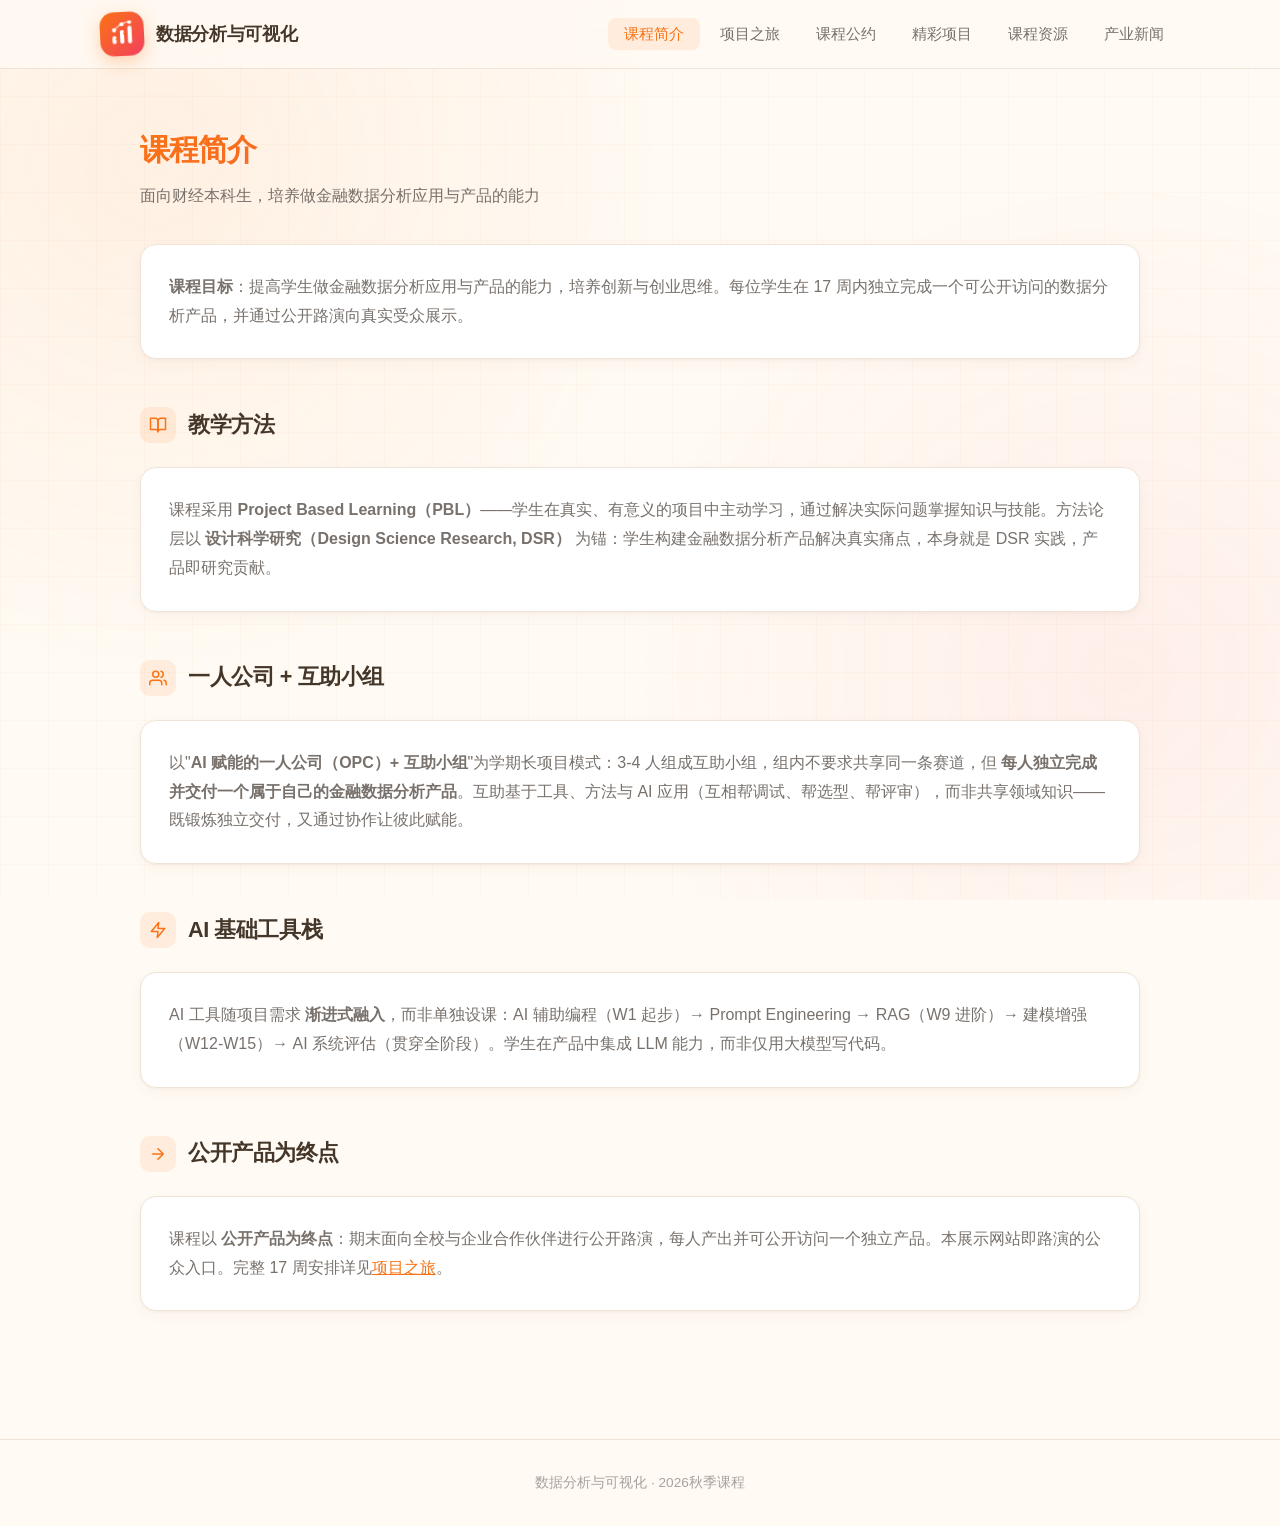
==== intro.html @ 79be20b1 "Add 产业新闻 page with news card layout and copy-paste template" ====
<!DOCTYPE html>
<html lang="zh-CN">
<head>
    <meta charset="UTF-8">
    <meta name="viewport" content="width=device-width, initial-scale=1.0">
    <title>课程简介 — 数据分析与可视化</title>
    <link rel="stylesheet" href="style.css">
</head>
<body>
    <nav>
        <div class="nav-inner">
            <a href="index.html" class="logo">
                <div class="logo-icon">
                    <svg width="26" height="26" viewBox="0 0 32 32" fill="none">
                        <rect x="4" y="18" width="5" height="10" rx="2.5" fill="white"/>
                        <rect x="13.5" y="11" width="5" height="17" rx="2.5" fill="white"/>
                        <rect x="23" y="6" width="5" height="22" rx="2.5" fill="white"/>
                        <circle cx="6.5" cy="11" r="2.6" fill="white"/>
                        <circle cx="16" cy="4" r="2.6" fill="white"/>
                        <circle cx="25.5" cy="1.5" r="2.4" fill="white"/>
                        <path d="M6.5 11 Q16 1 25.5 1.5" stroke="white" stroke-width="1.6" stroke-linecap="round" fill="none" opacity="0.7"/>
                        <circle cx="9" cy="22.5" r="1.3" fill="#f97316"/>
                        <circle cx="18.5" cy="15.5" r="1.3" fill="#f97316"/>
                    </svg>
                </div>
                <span class="logo-text">数据分析与可视化</span>
            </a>
            <ul class="nav-links">
                <li><a href="intro.html" class="active">课程简介</a></li>
                <li><a href="timeline.html">项目之旅</a></li>
                <li><a href="rules.html">课程公约</a></li>
                <li><a href="projects.html">精彩项目</a></li>
                <li><a href="resources.html">课程资源</a></li>
                <li><a href="news.html">产业新闻</a></li>
            </ul>
        </div>
    </nav>

    <main>
        <h1 class="page-title">课程简介</h1>
        <p class="page-subtitle">面向财经本科生，培养做金融数据分析应用与产品的能力</p>

        <div class="section">
            <div class="card" style="margin-bottom:20px;">
                <p><strong>课程目标</strong>：提高学生做金融数据分析应用与产品的能力，培养创新与创业思维。每位学生在 17 周内独立完成一个可公开访问的数据分析产品，并通过公开路演向真实受众展示。</p>
            </div>
        </div>

        <div class="section">
            <div class="section-header">
                <div class="section-icon">
                    <svg viewBox="0 0 24 24"><path d="M2 3h6a4 4 0 0 1 4 4v14a3 3 0 0 0-3-3H2z"/><path d="M22 3h-6a4 4 0 0 0-4 4v14a3 3 0 0 1 3-3h7z"/></svg>
                </div>
                <h2 class="section-title">教学方法</h2>
            </div>
            <div class="card">
                <p>课程采用 <strong>Project Based Learning（PBL）</strong>——学生在真实、有意义的项目中主动学习，通过解决实际问题掌握知识与技能。方法论层以 <strong>设计科学研究（Design Science Research, DSR）</strong> 为锚：学生构建金融数据分析产品解决真实痛点，本身就是 DSR 实践，产品即研究贡献。</p>
            </div>
        </div>

        <div class="section">
            <div class="section-header">
                <div class="section-icon">
                    <svg viewBox="0 0 24 24"><path d="M17 21v-2a4 4 0 0 0-4-4H5a4 4 0 0 0-4 4v2"/><circle cx="9" cy="7" r="4"/><path d="M23 21v-2a4 4 0 0 0-3-3.87"/><path d="M16 3.13a4 4 0 0 1 0 7.75"/></svg>
                </div>
                <h2 class="section-title">一人公司 + 互助小组</h2>
            </div>
            <div class="card">
                <p>以"<strong>AI 赋能的一人公司（OPC）+ 互助小组</strong>"为学期长项目模式：3-4 人组成互助小组，组内不要求共享同一条赛道，但 <strong>每人独立完成并交付一个属于自己的金融数据分析产品</strong>。互助基于工具、方法与 AI 应用（互相帮调试、帮选型、帮评审），而非共享领域知识——既锻炼独立交付，又通过协作让彼此赋能。</p>
            </div>
        </div>

        <div class="section">
            <div class="section-header">
                <div class="section-icon">
                    <svg viewBox="0 0 24 24"><path d="M13 2L3 14h9l-1 8 10-12h-9z"/></svg>
                </div>
                <h2 class="section-title">AI 基础工具栈</h2>
            </div>
            <div class="card">
                <p>AI 工具随项目需求 <strong>渐进式融入</strong>，而非单独设课：AI 辅助编程（W1 起步）→ Prompt Engineering → RAG（W9 进阶）→ 建模增强（W12-W15）→ AI 系统评估（贯穿全阶段）。学生在产品中集成 LLM 能力，而非仅用大模型写代码。</p>
            </div>
        </div>

        <div class="section">
            <div class="section-header">
                <div class="section-icon">
                    <svg viewBox="0 0 24 24"><path d="M5 12h14M12 5l7 7-7 7"/></svg>
                </div>
                <h2 class="section-title">公开产品为终点</h2>
            </div>
            <div class="card">
                <p>课程以 <strong>公开产品为终点</strong>：期末面向全校与企业合作伙伴进行公开路演，每人产出并可公开访问一个独立产品。本展示网站即路演的公众入口。完整 17 周安排详见<a href="timeline.html" style="color:var(--accent);">项目之旅</a>。</p>
            </div>
        </div>
    </main>

    <footer>
        数据分析与可视化 · 2026秋季课程
    </footer>
</body>
</html>
---- style.css ----
* { margin: 0; padding: 0; box-sizing: border-box; }

:root {
    --bg: #fffaf3;
    --bg-card: #ffffff;
    --bg-soft: #fef3e7;
    --accent: #f97316;
    --accent-light: #fb923c;
    --accent-2: #f43f5e;
    --accent-3: #f59e0b;
    --accent-soft: rgba(249, 115, 22, 0.1);
    --accent-soft-2: rgba(244, 63, 94, 0.08);
    --text: #44372a;
    --text-secondary: #78716c;
    --text-muted: #a8a29e;
    --border: #f0e4d8;
    --border-hover: #e0c9b0;
    --shadow: 0 1px 3px rgba(120, 80, 40, 0.05), 0 4px 14px rgba(120, 80, 40, 0.04);
    --shadow-hover: 0 8px 28px rgba(249, 115, 22, 0.12);
}

body {
    font-family: -apple-system, BlinkMacSystemFont, "PingFang SC", "Microsoft YaHei", sans-serif;
    background: var(--bg);
    color: var(--text);
    line-height: 1.6;
    overflow-x: hidden;
}

body::before {
    content: '';
    position: fixed;
    top: 0; left: 0; right: 0; bottom: 0;
    background:
        radial-gradient(circle at 12% 18%, rgba(249, 115, 22, 0.07) 0%, transparent 38%),
        radial-gradient(circle at 88% 75%, rgba(244, 63, 94, 0.06) 0%, transparent 38%);
    pointer-events: none;
    z-index: 0;
}

body::after {
    content: '';
    position: fixed;
    top: 0; left: 0; right: 0; bottom: 0;
    background:
        linear-gradient(rgba(249, 115, 22, 0.03) 1px, transparent 1px),
        linear-gradient(90deg, rgba(249, 115, 22, 0.03) 1px, transparent 1px);
    background-size: 48px 48px;
    pointer-events: none;
    z-index: 0;
}

nav {
    position: sticky;
    top: 0;
    z-index: 100;
    background: rgba(255, 250, 243, 0.85);
    backdrop-filter: blur(20px);
    -webkit-backdrop-filter: blur(20px);
    border-bottom: 1px solid var(--border);
    padding: 0 40px;
}

.nav-inner {
    max-width: 1080px;
    margin: 0 auto;
    display: flex;
    align-items: center;
    justify-content: space-between;
    height: 68px;
}

.logo {
    display: flex;
    align-items: center;
    gap: 12px;
    text-decoration: none;
    color: var(--text);
    flex-shrink: 0;
}

.logo-icon {
    width: 44px;
    height: 44px;
    background: linear-gradient(135deg, #f97316 0%, #f43f5e 100%);
    border-radius: 14px;
    display: flex;
    align-items: center;
    justify-content: center;
    box-shadow: 0 6px 18px rgba(249, 115, 22, 0.3);
    transform: rotate(-3deg);
    transition: transform 0.3s;
}

.logo:hover .logo-icon {
    transform: rotate(3deg) scale(1.05);
}

.logo-text {
    font-size: 1.1em;
    font-weight: 700;
    letter-spacing: -0.02em;
}

.nav-links {
    display: flex;
    gap: 4px;
    list-style: none;
}

.nav-links a {
    color: var(--text-secondary);
    text-decoration: none;
    font-size: 0.92em;
    font-weight: 500;
    padding: 8px 16px;
    border-radius: 8px;
    transition: all 0.2s;
}

.nav-links a:hover, .nav-links a.active {
    color: var(--accent);
    background: var(--accent-soft);
}

main {
    position: relative;
    z-index: 1;
    max-width: 1080px;
    margin: 0 auto;
    padding: 56px 40px 80px;
}

.page-title {
    font-size: 1.9em;
    font-weight: 800;
    letter-spacing: -0.03em;
    margin-bottom: 8px;
    background: linear-gradient(135deg, #f97316 0%, #f43f5e 100%);
    -webkit-background-clip: text;
    -webkit-text-fill-color: transparent;
    background-clip: text;
}

.page-subtitle {
    color: var(--text-secondary);
    margin-bottom: 36px;
    font-size: 1.02em;
}

.section {
    margin-bottom: 48px;
}

.section-header {
    display: flex;
    align-items: center;
    gap: 12px;
    margin-bottom: 24px;
}

.section-icon {
    width: 36px; height: 36px;
    background: var(--accent-soft);
    border-radius: 10px;
    display: flex;
    align-items: center;
    justify-content: center;
    flex-shrink: 0;
}

.section-icon svg {
    width: 18px; height: 18px;
    stroke: var(--accent);
    fill: none;
    stroke-width: 2;
    stroke-linecap: round;
    stroke-linejoin: round;
}

.section-title {
    font-size: 1.35em;
    font-weight: 700;
    letter-spacing: -0.02em;
    color: var(--text);
}

.card {
    background: var(--bg-card);
    border: 1px solid var(--border);
    border-radius: 16px;
    padding: 28px;
    box-shadow: var(--shadow);
    transition: all 0.25s;
}

.card:hover {
    border-color: var(--border-hover);
    box-shadow: var(--shadow-hover);
}

.card p {
    color: var(--text-secondary);
    line-height: 1.8;
}

/* Coming soon */
.coming-soon {
    text-align: center;
    padding: 72px 20px;
    background: var(--bg-card);
    border: 1.5px dashed var(--border-hover);
    border-radius: 18px;
    color: var(--text-muted);
}

.coming-soon-icon {
    width: 64px; height: 64px;
    margin: 0 auto 20px;
    background: linear-gradient(135deg, var(--accent-soft), var(--accent-soft-2));
    border-radius: 18px;
    display: flex;
    align-items: center;
    justify-content: center;
    animation: bob 3s ease-in-out infinite;
}

@keyframes bob {
    0%, 100% { transform: translateY(0); }
    50% { transform: translateY(-6px); }
}

.coming-soon-icon svg {
    width: 30px; height: 30px;
    stroke: var(--accent);
    fill: none;
    stroke-width: 2;
    stroke-linecap: round;
    stroke-linejoin: round;
}

.coming-soon-title {
    font-size: 1.15em;
    font-weight: 600;
    color: var(--text-secondary);
    margin-bottom: 6px;
}

.coming-soon-desc {
    font-size: 0.92em;
    color: var(--text-muted);
}

/* Resources */
.resources {
    display: grid;
    grid-template-columns: repeat(auto-fit, minmax(300px, 1fr));
    gap: 16px;
}

.resource-card {
    background: var(--bg-card);
    border: 1px solid var(--border);
    border-radius: 16px;
    padding: 28px;
    box-shadow: var(--shadow);
    transition: all 0.25s;
}

.resource-card:hover {
    border-color: var(--border-hover);
    transform: translateY(-3px);
    box-shadow: var(--shadow-hover);
}

.resource-icon {
    width: 48px; height: 48px;
    background: linear-gradient(135deg, var(--accent-soft), var(--accent-soft-2));
    border-radius: 14px;
    display: flex;
    align-items: center;
    justify-content: center;
    margin-bottom: 18px;
}

.resource-icon svg {
    width: 24px; height: 24px;
    stroke: var(--accent);
    fill: none;
    stroke-width: 2;
    stroke-linecap: round;
    stroke-linejoin: round;
}

.resource-title {
    font-weight: 700;
    margin-bottom: 8px;
    font-size: 1.05em;
    color: var(--text);
}

.resource-desc {
    color: var(--text-secondary);
    font-size: 0.92em;
    line-height: 1.6;
}

/* Rules */
.rules-card {
    background: var(--bg-card);
    border: 1px solid var(--border);
    border-radius: 16px;
    padding: 28px;
    box-shadow: var(--shadow);
}

.rule-item {
    display: flex;
    gap: 14px;
    padding: 16px 0;
    border-bottom: 1px solid var(--border);
}

.rule-item:last-child {
    border-bottom: none;
    padding-bottom: 0;
}

.rule-item:first-child {
    padding-top: 0;
}

.rule-num {
    width: 32px; height: 32px;
    background: linear-gradient(135deg, var(--accent), var(--accent-2));
    border-radius: 10px;
    display: flex;
    align-items: center;
    justify-content: center;
    font-size: 0.85em;
    font-weight: 700;
    color: white;
    flex-shrink: 0;
}

.rule-content strong {
    display: block;
    margin-bottom: 2px;
    color: var(--text);
}

.rule-content span {
    color: var(--text-secondary);
    font-size: 0.92em;
}

footer {
    position: relative;
    z-index: 1;
    text-align: center;
    padding: 32px 40px;
    border-top: 1px solid var(--border);
    color: var(--text-muted);
    font-size: 0.85em;
}

/* Home hero + nav cards */
.hero {
    text-align: center;
    margin-bottom: 64px;
    padding: 48px 0 32px;
}

.hero h1 {
    font-size: 2.8em;
    font-weight: 800;
    letter-spacing: -0.03em;
    margin-bottom: 16px;
    background: linear-gradient(135deg, #f97316 0%, #f43f5e 100%);
    -webkit-background-clip: text;
    -webkit-text-fill-color: transparent;
    background-clip: text;
}

.hero p {
    color: var(--text-secondary);
    font-size: 1.15em;
    max-width: 560px;
    margin: 0 auto;
}

.nav-cards {
    display: grid;
    grid-template-columns: repeat(auto-fit, minmax(240px, 1fr));
    gap: 20px;
}

.nav-card {
    display: block;
    text-decoration: none;
    color: inherit;
    background: var(--bg-card);
    border: 1px solid var(--border);
    border-radius: 18px;
    padding: 32px 28px;
    box-shadow: var(--shadow);
    transition: all 0.25s;
    position: relative;
    overflow: hidden;
}

.nav-card::before {
    content: '';
    position: absolute;
    top: 0; left: 0; right: 0;
    height: 4px;
    background: linear-gradient(90deg, var(--accent), var(--accent-2));
    transform: scaleX(0);
    transform-origin: left;
    transition: transform 0.3s;
}

.nav-card:hover {
    border-color: var(--border-hover);
    transform: translateY(-4px);
    box-shadow: var(--shadow-hover);
}

.nav-card:hover::before {
    transform: scaleX(1);
}

.nav-card-icon {
    width: 52px; height: 52px;
    background: linear-gradient(135deg, var(--accent-soft), var(--accent-soft-2));
    border-radius: 14px;
    display: flex;
    align-items: center;
    justify-content: center;
    margin-bottom: 20px;
}

.nav-card-icon svg {
    width: 26px; height: 26px;
    stroke: var(--accent);
    fill: none;
    stroke-width: 2;
    stroke-linecap: round;
    stroke-linejoin: round;
}

.nav-card-title {
    font-size: 1.15em;
    font-weight: 700;
    margin-bottom: 6px;
    color: var(--text);
}

.nav-card-desc {
    color: var(--text-secondary);
    font-size: 0.9em;
}

/* Facts bar (home) */
.facts {
    display: flex;
    flex-wrap: wrap;
    justify-content: center;
    gap: 10px;
    margin-top: 28px;
}
.fact {
    display: inline-flex;
    align-items: center;
    gap: 6px;
    background: var(--bg-card);
    border: 1px solid var(--border);
    color: var(--text-secondary);
    padding: 6px 14px;
    border-radius: 20px;
    font-size: 0.82em;
    font-weight: 500;
}
.fact::before {
    content: '';
    width: 6px; height: 6px;
    border-radius: 50%;
    background: var(--accent);
}

/* Note banner (公约 co-built) */
.note-banner {
    background: var(--accent-soft);
    border: 1px solid var(--border);
    border-radius: 12px;
    padding: 14px 20px;
    margin-bottom: 24px;
    color: var(--text-secondary);
    font-size: 0.9em;
    display: flex;
    align-items: center;
    gap: 10px;
}
.note-banner svg {
    width: 18px; height: 18px;
    stroke: var(--accent);
    fill: none;
    stroke-width: 2;
    flex-shrink: 0;
}

/* Timeline */
.timeline {
    position: relative;
}
.phase {
    position: relative;
    padding-left: 44px;
    margin-bottom: 24px;
}
.phase::before {
    content: '';
    position: absolute;
    left: 15px;
    top: 28px;
    bottom: -24px;
    width: 2px;
    background: var(--border);
}
.phase:last-child { margin-bottom: 0; }
.phase:last-child::before { display: none; }
.phase-dot {
    position: absolute;
    left: 0;
    top: 0;
    width: 32px;
    height: 32px;
    border-radius: 50%;
    background: linear-gradient(135deg, var(--accent), var(--accent-2));
    box-shadow: 0 0 0 5px var(--bg), 0 4px 12px rgba(249, 115, 22, 0.3);
    display: flex;
    align-items: center;
    justify-content: center;
    color: white;
    font-size: 0.72em;
    font-weight: 700;
    z-index: 1;
}
.phase-card {
    background: var(--bg-card);
    border: 1px solid var(--border);
    border-radius: 16px;
    padding: 24px 26px;
    box-shadow: var(--shadow);
    transition: all 0.25s;
}
.phase-card:hover {
    border-color: var(--border-hover);
    box-shadow: var(--shadow-hover);
}
.phase-head {
    display: flex;
    align-items: baseline;
    gap: 12px;
    flex-wrap: wrap;
    margin-bottom: 6px;
}
.phase-name {
    font-size: 1.2em;
    font-weight: 700;
    color: var(--text);
}
.phase-weeks {
    font-size: 0.78em;
    font-weight: 600;
    color: var(--accent);
    background: var(--accent-soft);
    padding: 3px 12px;
    border-radius: 20px;
}
.phase-challenge {
    color: var(--text-secondary);
    font-size: 0.9em;
    margin-bottom: 16px;
    font-style: italic;
}
.milestone-list {
    list-style: none;
    display: flex;
    flex-direction: column;
    gap: 10px;
}
.milestone {
    display: flex;
    align-items: flex-start;
    gap: 10px;
    font-size: 0.9em;
    color: var(--text-secondary);
    line-height: 1.5;
}
.milestone::before {
    content: '';
    width: 7px; height: 7px;
    margin-top: 7px;
    border-radius: 2px;
    background: var(--accent-light);
    flex-shrink: 0;
    transform: rotate(45deg);
}
.milestone b {
    color: var(--text);
    font-weight: 600;
}

/* Badges */
.badge {
    padding: 4px 12px;
    border-radius: 20px;
    font-size: 0.76em;
    font-weight: 600;
    white-space: nowrap;
    flex-shrink: 0;
}
.badge-progress { background: #fef3c7; color: #92400e; }
.badge-live { background: #d1fae5; color: #065f46; }
.badge-demo { background: var(--accent-soft); color: var(--accent); }

/* Demo banner (projects) */
.demo-banner {
    background: linear-gradient(135deg, var(--accent-soft), var(--accent-soft-2));
    border: 1px solid var(--border);
    border-radius: 16px;
    padding: 28px;
    margin-bottom: 32px;
    display: flex;
    gap: 20px;
    align-items: center;
}
.demo-banner-icon {
    width: 52px; height: 52px;
    background: linear-gradient(135deg, var(--accent), var(--accent-2));
    border-radius: 14px;
    display: flex;
    align-items: center;
    justify-content: center;
    flex-shrink: 0;
}
.demo-banner-icon svg {
    width: 26px; height: 26px;
    stroke: white;
    fill: none;
    stroke-width: 2;
    stroke-linecap: round;
    stroke-linejoin: round;
}
.demo-banner h3 {
    font-size: 1.1em;
    margin-bottom: 4px;
    color: var(--text);
}
.demo-banner p {
    color: var(--text-secondary);
    font-size: 0.9em;
}

/* Project cards */
.project-card {
    background: var(--bg-card);
    border: 1px solid var(--border);
    border-radius: 16px;
    padding: 24px;
    margin-bottom: 16px;
    box-shadow: var(--shadow);
    transition: all 0.25s;
}
.project-card:hover {
    border-color: var(--border-hover);
    box-shadow: var(--shadow-hover);
}
.project-card-head {
    display: flex;
    justify-content: space-between;
    align-items: flex-start;
    gap: 16px;
    margin-bottom: 8px;
}
.project-card-title {
    font-size: 1.1em;
    font-weight: 700;
    color: var(--text);
}
.project-card-author {
    color: var(--text-muted);
    font-size: 0.88em;
    margin-bottom: 12px;
}
.project-card-desc {
    color: var(--text-secondary);
    font-size: 0.92em;
    margin-bottom: 14px;
    line-height: 1.7;
}
.project-tags {
    display: flex;
    flex-wrap: wrap;
    gap: 8px;
    margin-bottom: 16px;
}
.tag {
    font-size: 0.76em;
    font-weight: 600;
    padding: 4px 10px;
    border-radius: 8px;
    background: var(--accent-soft);
    color: var(--accent);
}
.tag-ai {
    background: rgba(244, 63, 94, 0.1);
    color: var(--accent-2);
}
.project-links {
    display: flex;
    gap: 10px;
    flex-wrap: wrap;
}
.project-links a {
    color: var(--accent);
    text-decoration: none;
    font-size: 0.86em;
    font-weight: 500;
    padding: 6px 14px;
    border: 1px solid var(--border);
    border-radius: 8px;
    transition: all 0.2s;
}
.project-links a:hover {
    background: var(--accent-soft);
    border-color: var(--accent-light);
}
.example-flag {
    display: inline-block;
    font-size: 0.7em;
    font-weight: 600;
    color: var(--text-muted);
    background: var(--bg-soft);
    padding: 2px 8px;
    border-radius: 6px;
    margin-left: 8px;
    vertical-align: middle;
}

/* News */
.news-list {
    display: flex;
    flex-direction: column;
    gap: 16px;
}
.news-card {
    background: var(--bg-card);
    border: 1px solid var(--border);
    border-radius: 16px;
    padding: 24px;
    box-shadow: var(--shadow);
    transition: all 0.25s;
}
.news-card:hover {
    border-color: var(--border-hover);
    box-shadow: var(--shadow-hover);
}
.news-meta {
    display: flex;
    align-items: center;
    gap: 12px;
    margin-bottom: 10px;
    flex-wrap: wrap;
}
.news-date {
    font-size: 0.78em;
    font-weight: 600;
    color: var(--accent);
    background: var(--accent-soft);
    padding: 3px 10px;
    border-radius: 20px;
}
.news-source {
    font-size: 0.8em;
    color: var(--text-muted);
}
.news-title {
    font-size: 1.08em;
    font-weight: 700;
    color: var(--text);
    margin-bottom: 8px;
    line-height: 1.4;
}
.news-summary {
    color: var(--text-secondary);
    font-size: 0.92em;
    line-height: 1.7;
    margin-bottom: 14px;
}
.news-link {
    color: var(--accent);
    text-decoration: none;
    font-size: 0.86em;
    font-weight: 500;
}
.news-link:hover { text-decoration: underline; }

@media (max-width: 768px) {
    nav { padding: 0 12px; }
    main { padding: 40px 20px 60px; }
    .page-title { font-size: 1.5em; }
    .nav-links { gap: 0; }
    .nav-links a { padding: 8px 6px; font-size: 0.74em; }
    .logo-text { font-size: 0.92em; }
    .hero h1 { font-size: 2em; }
    .demo-banner { flex-direction: column; text-align: center; }
}
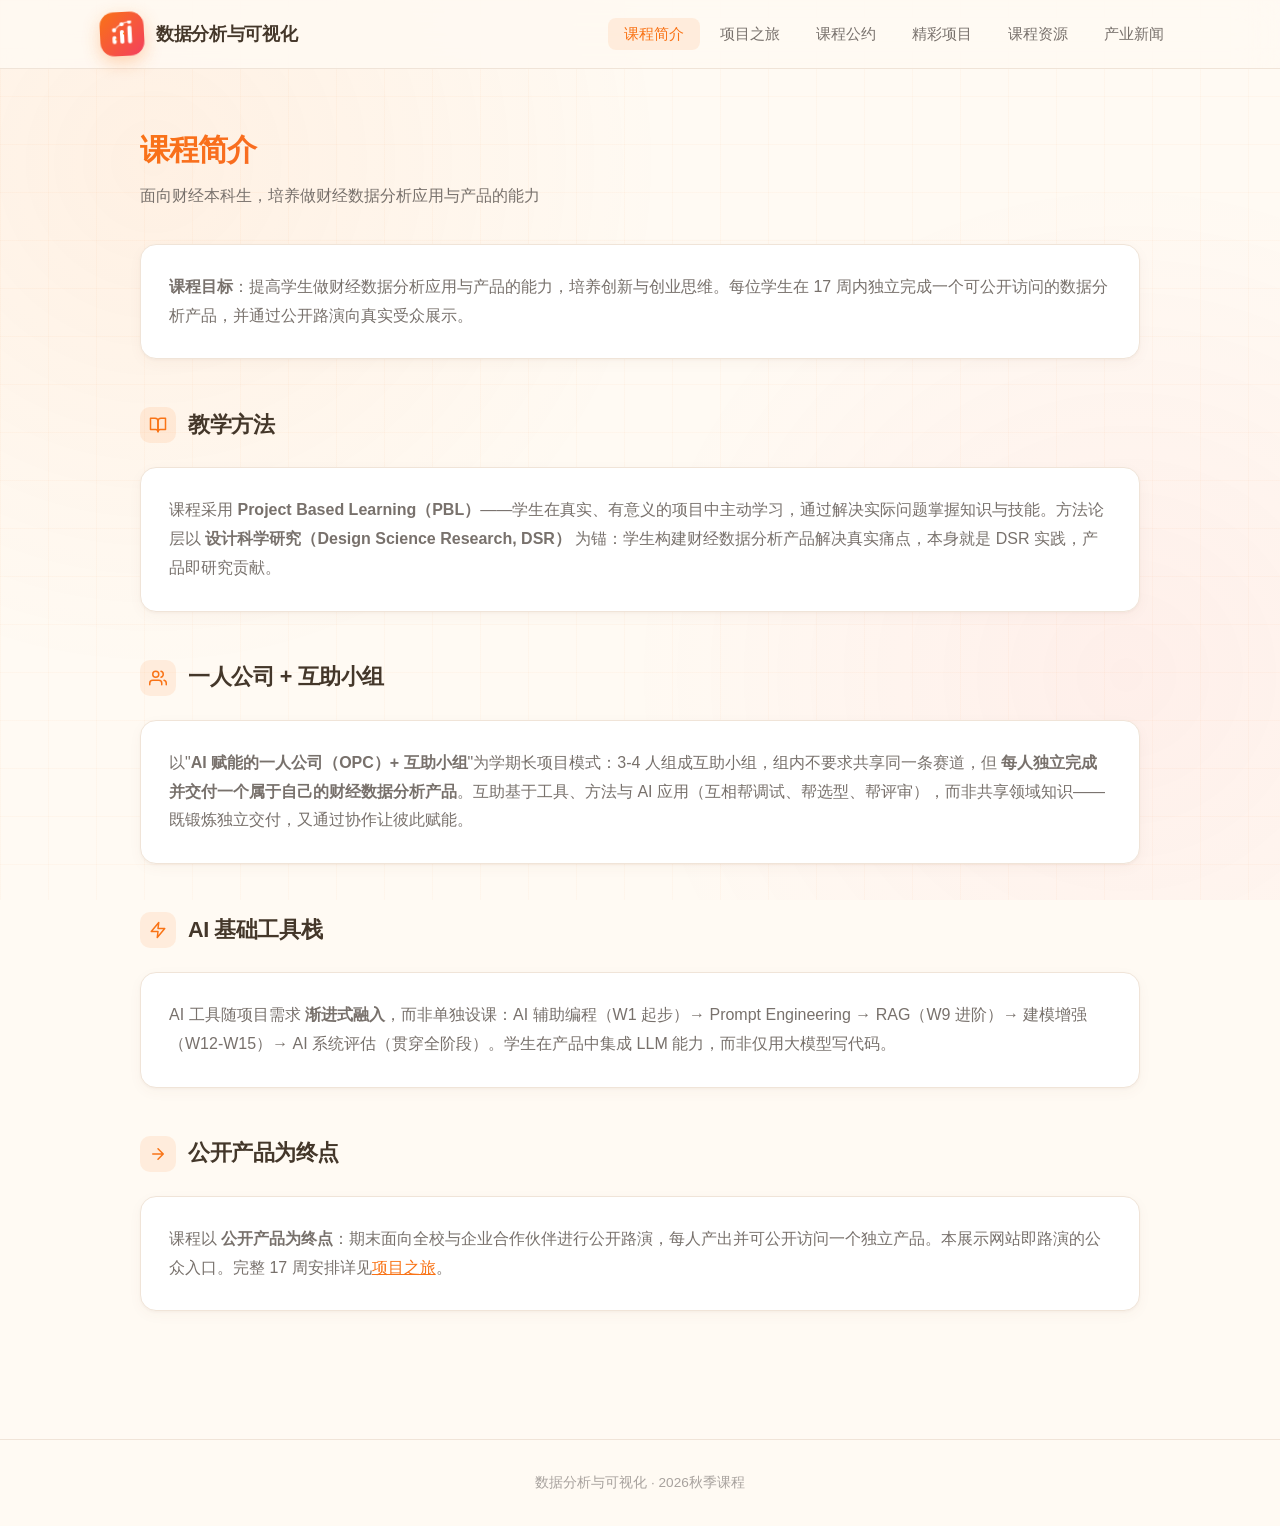
==== commit b106b214: "Replace 金融 with 财经 across course docs to broaden scope" ====
--- a/intro.html
+++ b/intro.html
@@ -38,11 +38,11 @@
 
     <main>
         <h1 class="page-title">课程简介</h1>
-        <p class="page-subtitle">面向财经本科生，培养做金融数据分析应用与产品的能力</p>
+        <p class="page-subtitle">面向财经本科生，培养做财经数据分析应用与产品的能力</p>
 
         <div class="section">
             <div class="card" style="margin-bottom:20px;">
-                <p><strong>课程目标</strong>：提高学生做金融数据分析应用与产品的能力，培养创新与创业思维。每位学生在 17 周内独立完成一个可公开访问的数据分析产品，并通过公开路演向真实受众展示。</p>
+                <p><strong>课程目标</strong>：提高学生做财经数据分析应用与产品的能力，培养创新与创业思维。每位学生在 17 周内独立完成一个可公开访问的数据分析产品，并通过公开路演向真实受众展示。</p>
             </div>
         </div>
 
@@ -54,7 +54,7 @@
                 <h2 class="section-title">教学方法</h2>
             </div>
             <div class="card">
-                <p>课程采用 <strong>Project Based Learning（PBL）</strong>——学生在真实、有意义的项目中主动学习，通过解决实际问题掌握知识与技能。方法论层以 <strong>设计科学研究（Design Science Research, DSR）</strong> 为锚：学生构建金融数据分析产品解决真实痛点，本身就是 DSR 实践，产品即研究贡献。</p>
+                <p>课程采用 <strong>Project Based Learning（PBL）</strong>——学生在真实、有意义的项目中主动学习，通过解决实际问题掌握知识与技能。方法论层以 <strong>设计科学研究（Design Science Research, DSR）</strong> 为锚：学生构建财经数据分析产品解决真实痛点，本身就是 DSR 实践，产品即研究贡献。</p>
             </div>
         </div>
 
@@ -66,7 +66,7 @@
                 <h2 class="section-title">一人公司 + 互助小组</h2>
             </div>
             <div class="card">
-                <p>以"<strong>AI 赋能的一人公司（OPC）+ 互助小组</strong>"为学期长项目模式：3-4 人组成互助小组，组内不要求共享同一条赛道，但 <strong>每人独立完成并交付一个属于自己的金融数据分析产品</strong>。互助基于工具、方法与 AI 应用（互相帮调试、帮选型、帮评审），而非共享领域知识——既锻炼独立交付，又通过协作让彼此赋能。</p>
+                <p>以"<strong>AI 赋能的一人公司（OPC）+ 互助小组</strong>"为学期长项目模式：3-4 人组成互助小组，组内不要求共享同一条赛道，但 <strong>每人独立完成并交付一个属于自己的财经数据分析产品</strong>。互助基于工具、方法与 AI 应用（互相帮调试、帮选型、帮评审），而非共享领域知识——既锻炼独立交付，又通过协作让彼此赋能。</p>
             </div>
         </div>
 
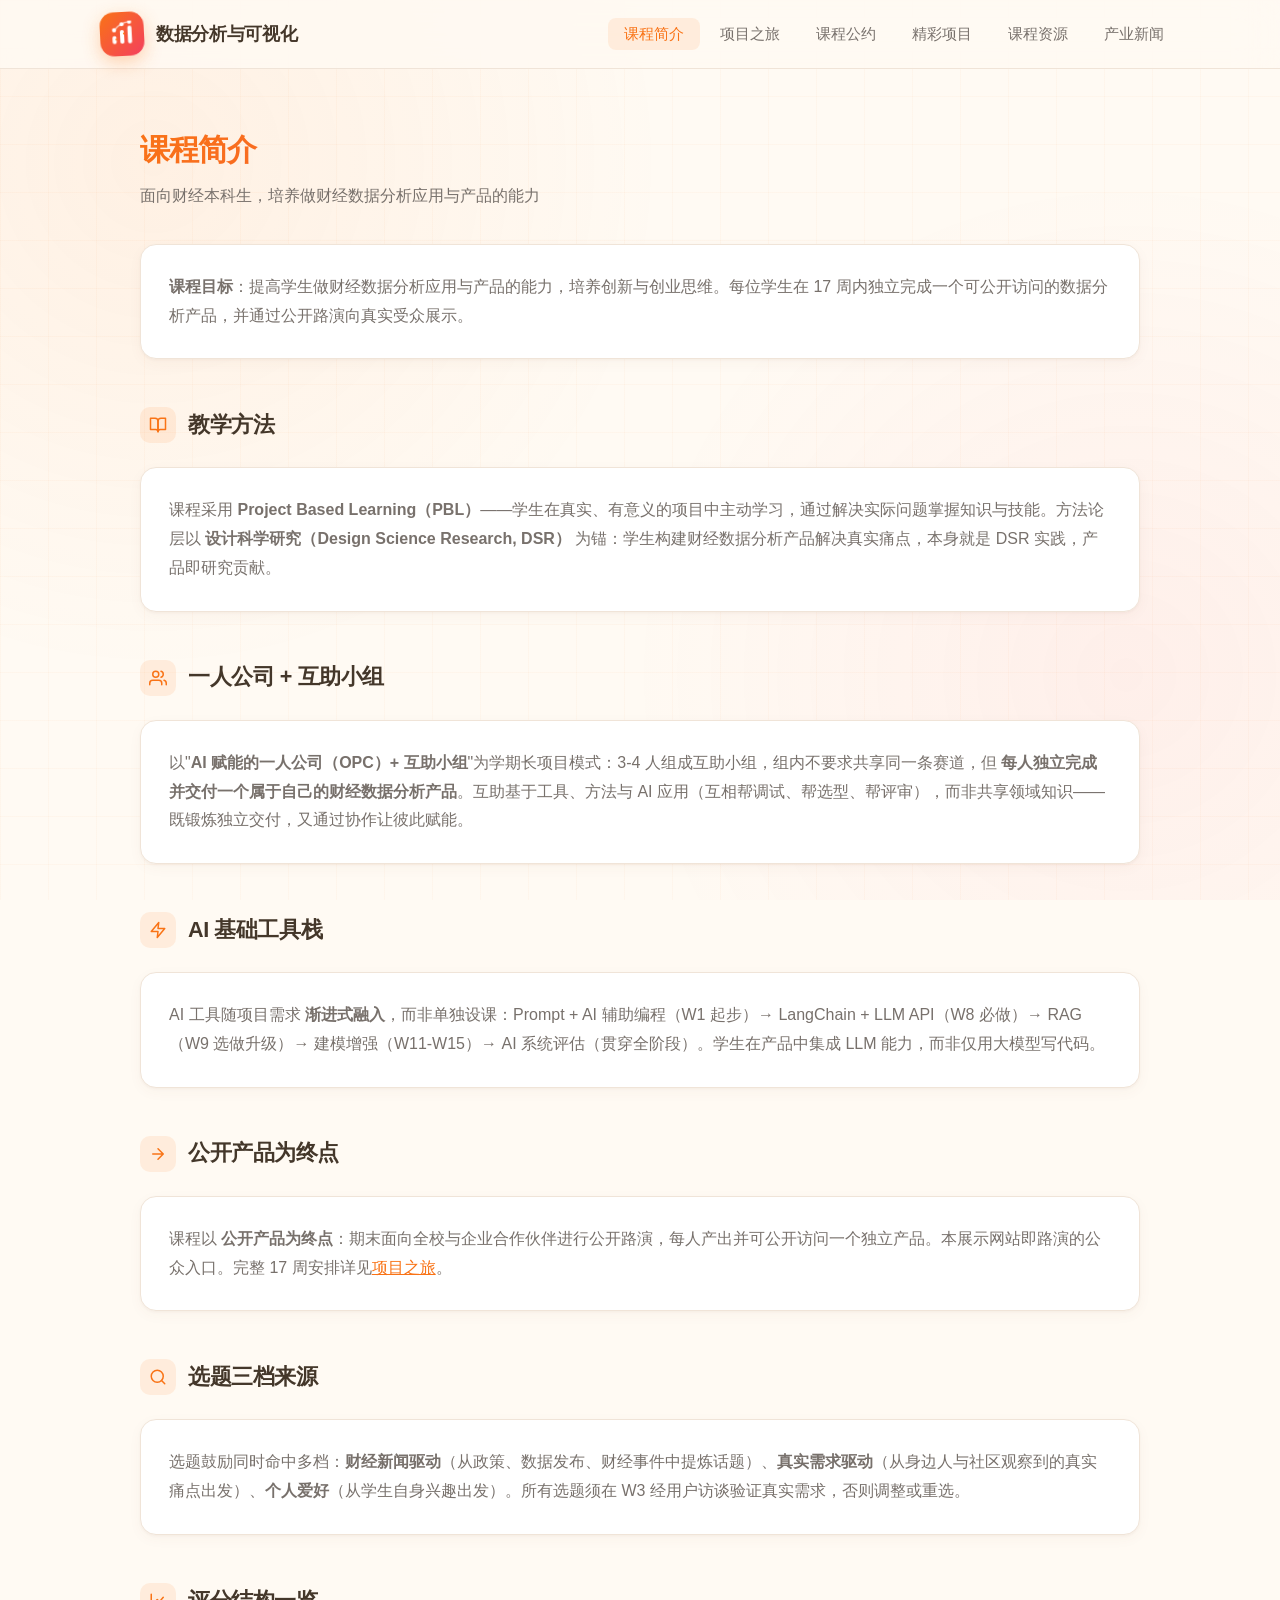
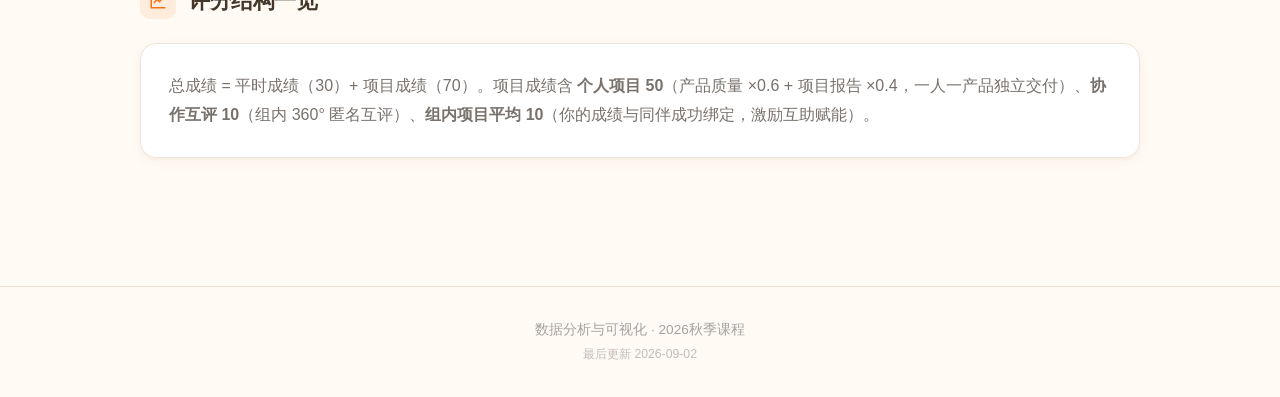
==== commit 7b65316a: "Align site with 2026-fall teaching plan; add roadshow/news/meta/nav polish - timeline: fix W1-W14 to" ====
--- a/intro.html
+++ b/intro.html
@@ -4,6 +4,12 @@
     <meta charset="UTF-8">
     <meta name="viewport" content="width=device-width, initial-scale=1.0">
     <title>课程简介 — 数据分析与可视化</title>
+    <meta name="description" content="财经本科生 17 周独立交付一款数据分析产品的 PBL 课程展示——公开路演入口与学生作品集。">
+    <meta property="og:title" content="数据分析与可视化 · 2026秋季">
+    <meta property="og:description" content="财经本科生 17 周独立交付一款数据分析产品的 PBL 课程展示——公开路演入口与学生作品集。">
+    <meta property="og:type" content="website">
+    <meta property="og:url" content="https://haichaozheng.github.io/data-analysis-showcase/">
+    <link rel="icon" type="image/svg+xml" href="favicon.svg">
     <link rel="stylesheet" href="style.css">
 </head>
 <body>
@@ -25,6 +31,10 @@
                 </div>
                 <span class="logo-text">数据分析与可视化</span>
             </a>
+            <input type="checkbox" id="nav-toggle" class="nav-toggle">
+            <label for="nav-toggle" class="nav-toggle-label" aria-label="菜单">
+                <span></span><span></span><span></span>
+            </label>
             <ul class="nav-links">
                 <li><a href="intro.html" class="active">课程简介</a></li>
                 <li><a href="timeline.html">项目之旅</a></li>
@@ -78,7 +88,7 @@
                 <h2 class="section-title">AI 基础工具栈</h2>
             </div>
             <div class="card">
-                <p>AI 工具随项目需求 <strong>渐进式融入</strong>，而非单独设课：AI 辅助编程（W1 起步）→ Prompt Engineering → RAG（W9 进阶）→ 建模增强（W12-W15）→ AI 系统评估（贯穿全阶段）。学生在产品中集成 LLM 能力，而非仅用大模型写代码。</p>
+                <p>AI 工具随项目需求 <strong>渐进式融入</strong>，而非单独设课：Prompt + AI 辅助编程（W1 起步）→ LangChain + LLM API（W8 必做）→ RAG（W9 选做升级）→ 建模增强（W11-W15）→ AI 系统评估（贯穿全阶段）。学生在产品中集成 LLM 能力，而非仅用大模型写代码。</p>
             </div>
         </div>
 
@@ -93,10 +103,35 @@
                 <p>课程以 <strong>公开产品为终点</strong>：期末面向全校与企业合作伙伴进行公开路演，每人产出并可公开访问一个独立产品。本展示网站即路演的公众入口。完整 17 周安排详见<a href="timeline.html" style="color:var(--accent);">项目之旅</a>。</p>
             </div>
         </div>
+
+        <div class="section">
+            <div class="section-header">
+                <div class="section-icon">
+                    <svg viewBox="0 0 24 24"><circle cx="11" cy="11" r="8"/><path d="m21 21-4.3-4.3"/></svg>
+                </div>
+                <h2 class="section-title">选题三档来源</h2>
+            </div>
+            <div class="card">
+                <p>选题鼓励同时命中多档：<strong>财经新闻驱动</strong>（从政策、数据发布、财经事件中提炼话题）、<strong>真实需求驱动</strong>（从身边人与社区观察到的真实痛点出发）、<strong>个人爱好</strong>（从学生自身兴趣出发）。所有选题须在 W3 经用户访谈验证真实需求，否则调整或重选。</p>
+            </div>
+        </div>
+
+        <div class="section">
+            <div class="section-header">
+                <div class="section-icon">
+                    <svg viewBox="0 0 24 24"><path d="M3 3v18h18"/><path d="M7 14l4-4 3 3 5-6"/></svg>
+                </div>
+                <h2 class="section-title">评分结构一览</h2>
+            </div>
+            <div class="card">
+                <p>总成绩 = 平时成绩（30）+ 项目成绩（70）。项目成绩含 <strong>个人项目 50</strong>（产品质量 ×0.6 + 项目报告 ×0.4，一人一产品独立交付）、<strong>协作互评 10</strong>（组内 360° 匿名互评）、<strong>组内项目平均 10</strong>（你的成绩与同伴成功绑定，激励互助赋能）。</p>
+            </div>
+        </div>
     </main>
 
     <footer>
         数据分析与可视化 · 2026秋季课程
+        <span style="display:block;margin-top:4px;font-size:0.9em;opacity:0.7;">最后更新 2026-09-02</span>
     </footer>
 </body>
 </html>
--- a/style.css
+++ b/style.css
@@ -807,13 +807,47 @@
 }
 .news-link:hover { text-decoration: underline; }
 
+/* Mobile nav toggle (pure CSS hamburger) */
+.nav-toggle { display: none; }
+.nav-toggle-label {
+    display: none;
+    flex-direction: column;
+    justify-content: center;
+    gap: 5px;
+    cursor: pointer;
+    padding: 10px 8px;
+    flex-shrink: 0;
+}
+.nav-toggle-label span {
+    display: block;
+    width: 22px;
+    height: 2px;
+    background: var(--text);
+    border-radius: 2px;
+    transition: transform 0.3s, opacity 0.2s;
+}
+
 @media (max-width: 768px) {
     nav { padding: 0 12px; }
     main { padding: 40px 20px 60px; }
     .page-title { font-size: 1.5em; }
-    .nav-links { gap: 0; }
-    .nav-links a { padding: 8px 6px; font-size: 0.74em; }
     .logo-text { font-size: 0.92em; }
     .hero h1 { font-size: 2em; }
     .demo-banner { flex-direction: column; text-align: center; }
-}
+    .nav-toggle-label { display: flex; }
+    .nav-links {
+        position: absolute;
+        top: 68px;
+        left: 0; right: 0;
+        flex-direction: column;
+        background: rgba(255, 250, 243, 0.98);
+        border-bottom: 1px solid var(--border);
+        padding: 8px 12px;
+        gap: 0;
+        max-height: 0;
+        overflow: hidden;
+        transition: max-height 0.3s ease;
+    }
+    .nav-toggle:checked ~ .nav-links { max-height: 400px; }
+    .nav-links a { padding: 12px 16px; font-size: 0.95em; }
+}
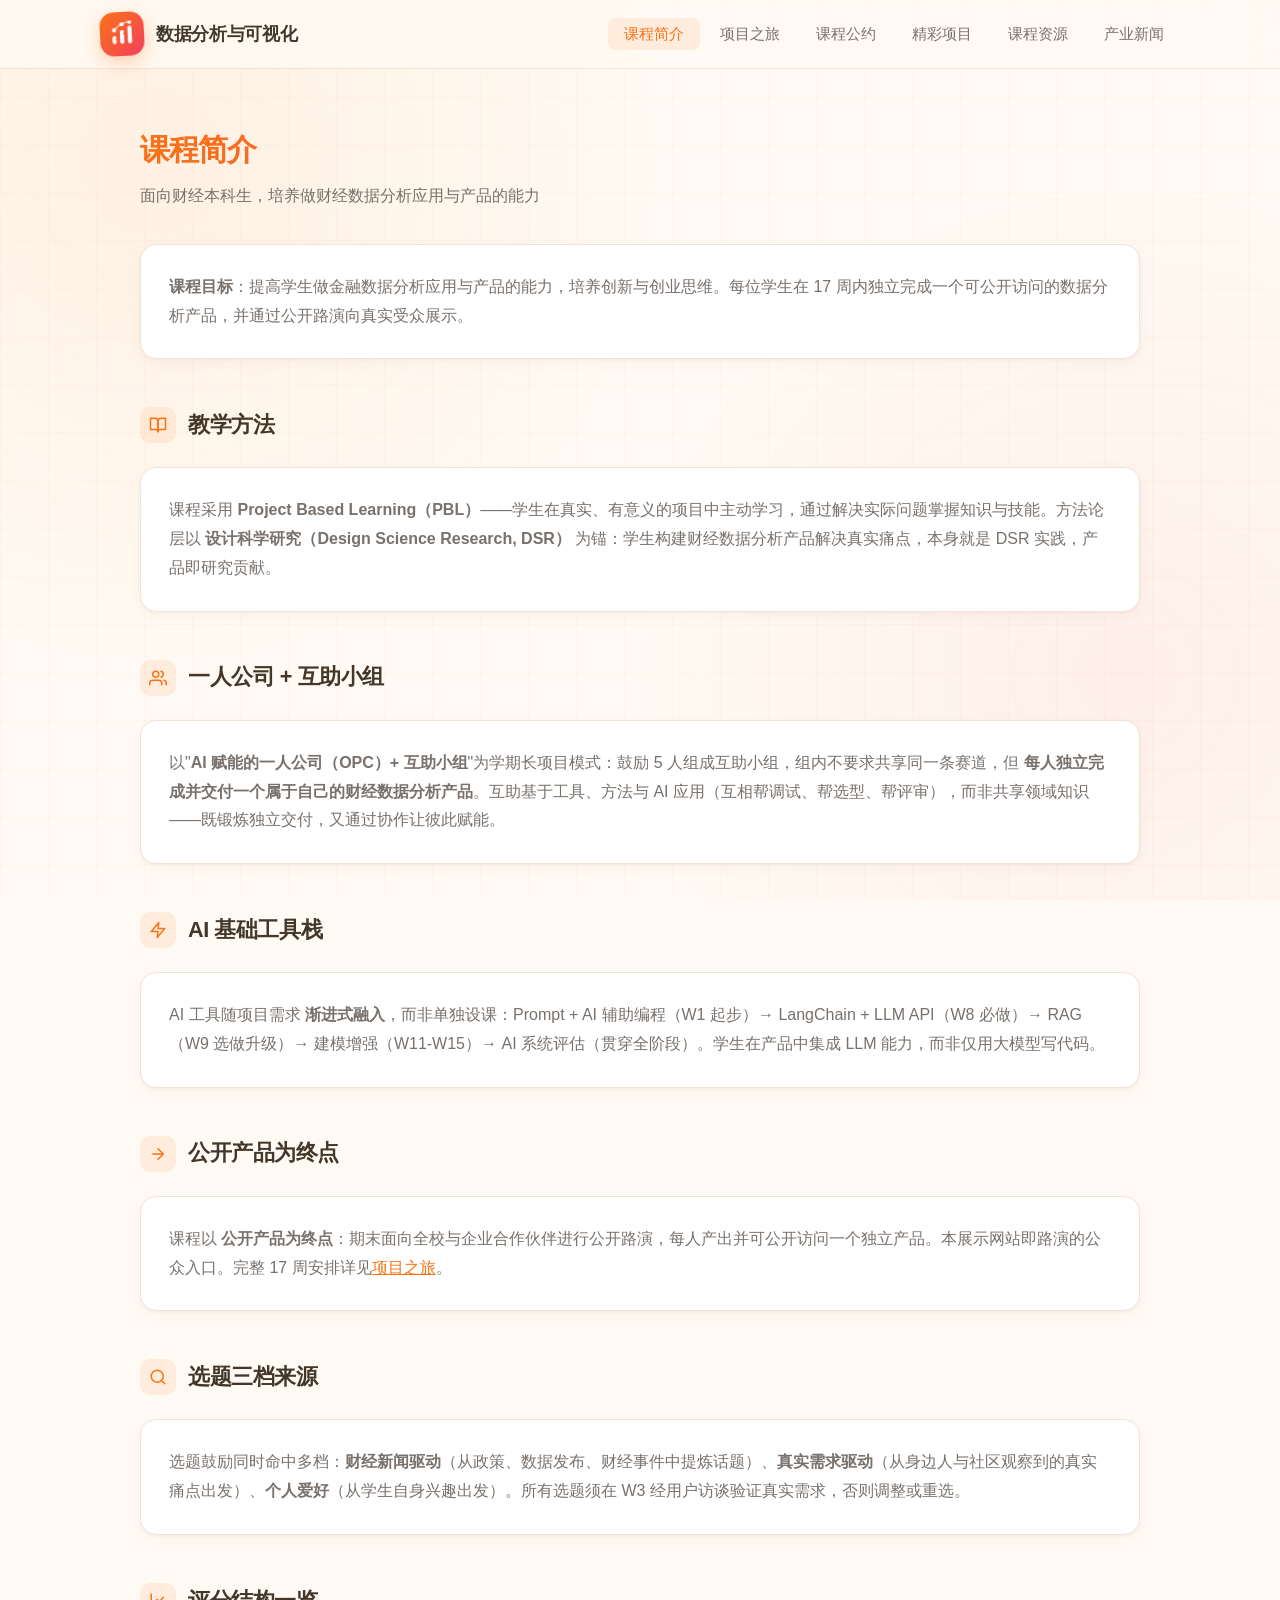
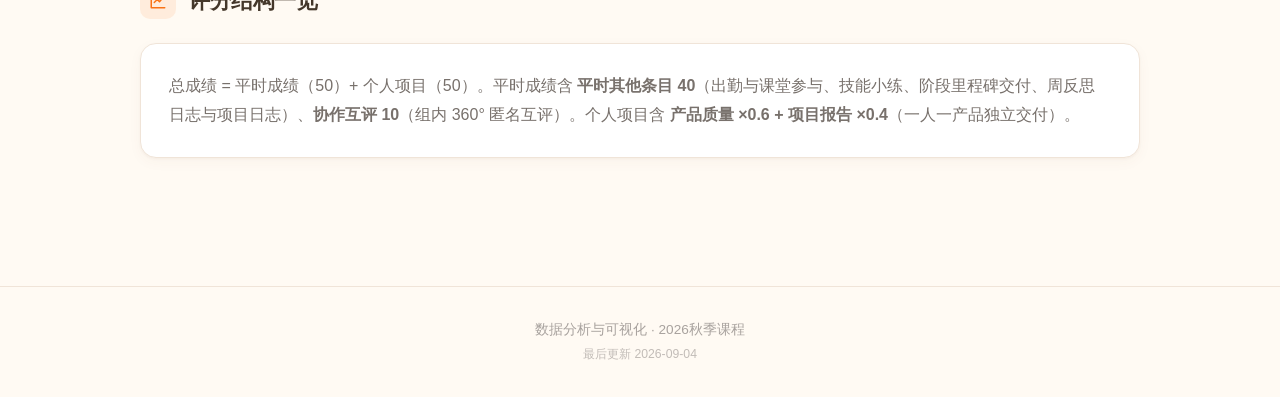
==== commit cbfaa05d: "update on 09-04" ====
--- a/intro.html
+++ b/intro.html
@@ -52,7 +52,7 @@
 
         <div class="section">
             <div class="card" style="margin-bottom:20px;">
-                <p><strong>课程目标</strong>：提高学生做财经数据分析应用与产品的能力，培养创新与创业思维。每位学生在 17 周内独立完成一个可公开访问的数据分析产品，并通过公开路演向真实受众展示。</p>
+                <p><strong>课程目标</strong>：提高学生做金融数据分析应用与产品的能力，培养创新与创业思维。每位学生在 17 周内独立完成一个可公开访问的数据分析产品，并通过公开路演向真实受众展示。</p>
             </div>
         </div>
 
@@ -76,7 +76,7 @@
                 <h2 class="section-title">一人公司 + 互助小组</h2>
             </div>
             <div class="card">
-                <p>以"<strong>AI 赋能的一人公司（OPC）+ 互助小组</strong>"为学期长项目模式：3-4 人组成互助小组，组内不要求共享同一条赛道，但 <strong>每人独立完成并交付一个属于自己的财经数据分析产品</strong>。互助基于工具、方法与 AI 应用（互相帮调试、帮选型、帮评审），而非共享领域知识——既锻炼独立交付，又通过协作让彼此赋能。</p>
+                <p>以"<strong>AI 赋能的一人公司（OPC）+ 互助小组</strong>"为学期长项目模式：鼓励 5 人组成互助小组，组内不要求共享同一条赛道，但 <strong>每人独立完成并交付一个属于自己的财经数据分析产品</strong>。互助基于工具、方法与 AI 应用（互相帮调试、帮选型、帮评审），而非共享领域知识——既锻炼独立交付，又通过协作让彼此赋能。</p>
             </div>
         </div>
 
@@ -124,14 +124,14 @@
                 <h2 class="section-title">评分结构一览</h2>
             </div>
             <div class="card">
-                <p>总成绩 = 平时成绩（30）+ 项目成绩（70）。项目成绩含 <strong>个人项目 50</strong>（产品质量 ×0.6 + 项目报告 ×0.4，一人一产品独立交付）、<strong>协作互评 10</strong>（组内 360° 匿名互评）、<strong>组内项目平均 10</strong>（你的成绩与同伴成功绑定，激励互助赋能）。</p>
+                <p>总成绩 = 平时成绩（50）+ 个人项目（50）。平时成绩含 <strong>平时其他条目 40</strong>（出勤与课堂参与、技能小练、阶段里程碑交付、周反思日志与项目日志）、<strong>协作互评 10</strong>（组内 360° 匿名互评）。个人项目含 <strong>产品质量 ×0.6 + 项目报告 ×0.4</strong>（一人一产品独立交付）。</p>
             </div>
         </div>
     </main>
 
     <footer>
         数据分析与可视化 · 2026秋季课程
-        <span style="display:block;margin-top:4px;font-size:0.9em;opacity:0.7;">最后更新 2026-09-02</span>
+        <span style="display:block;margin-top:4px;font-size:0.9em;opacity:0.7;">最后更新 2026-09-04</span>
     </footer>
 </body>
 </html>
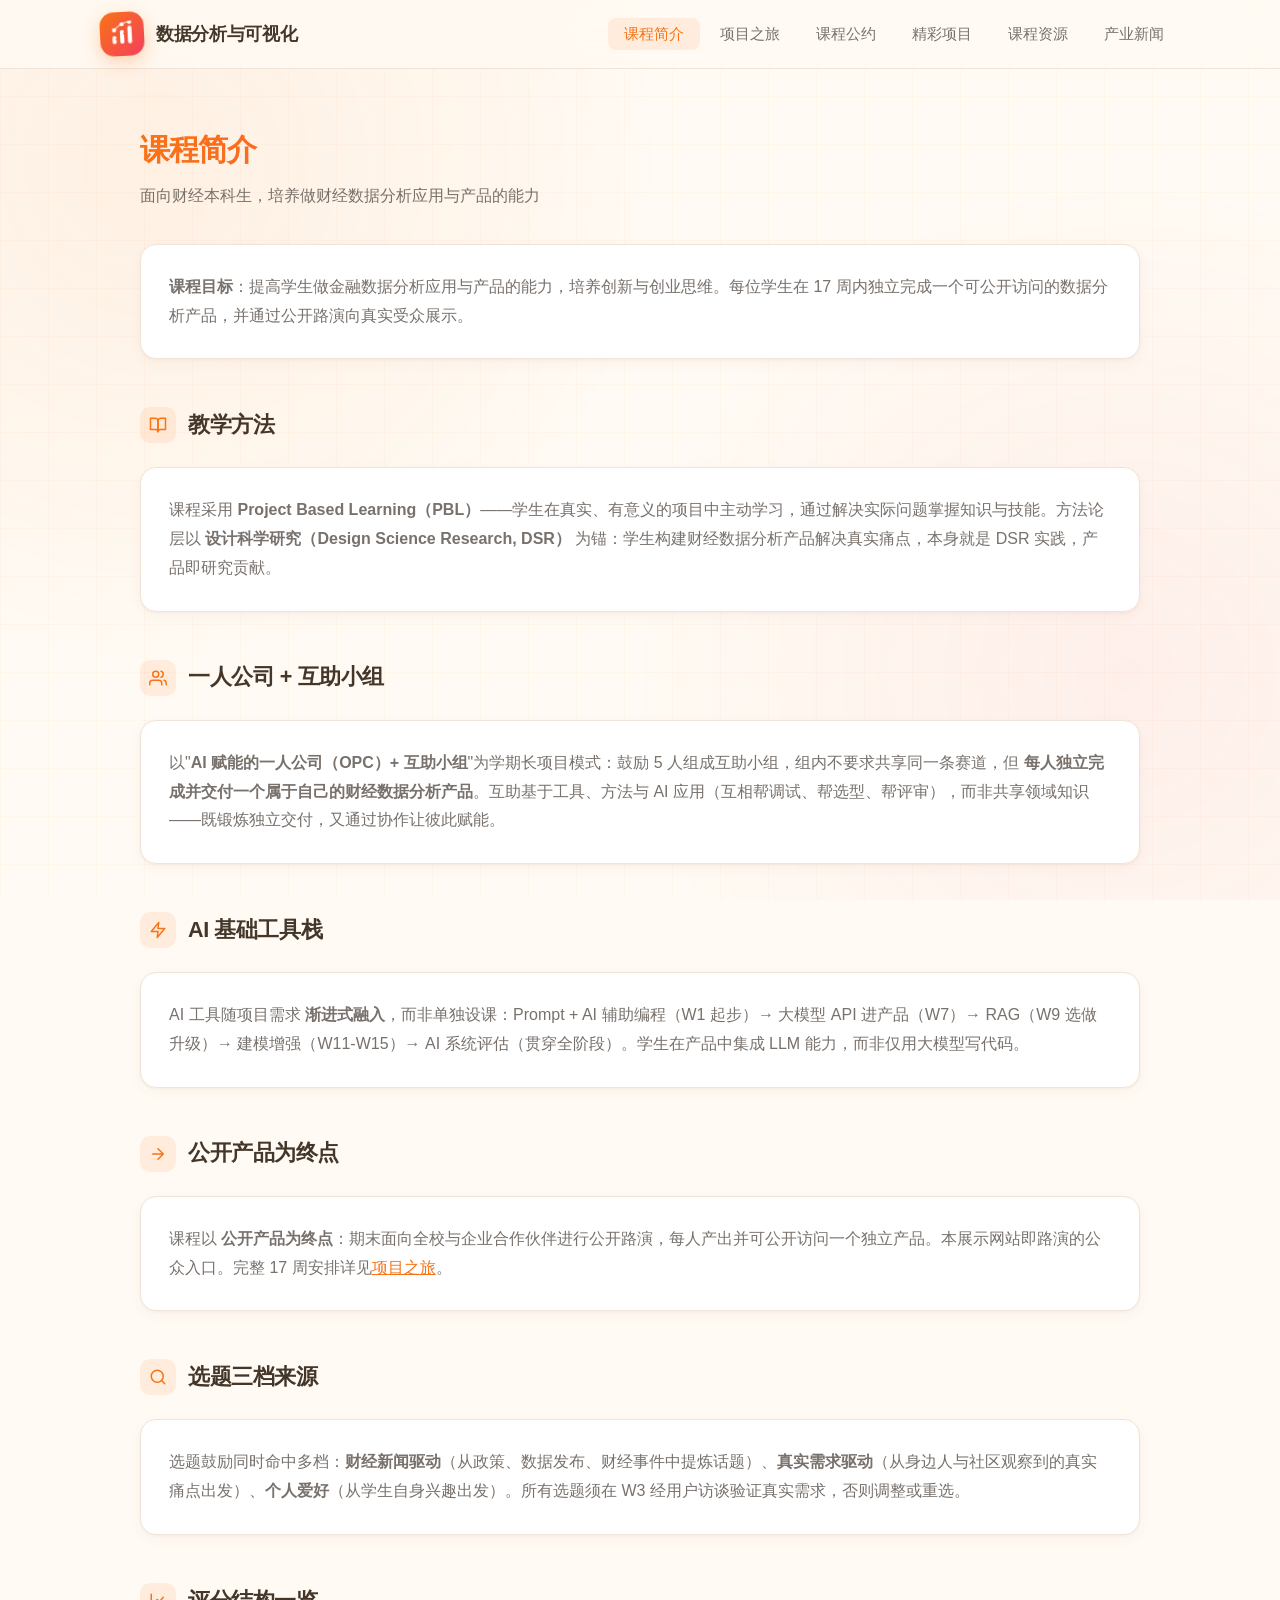
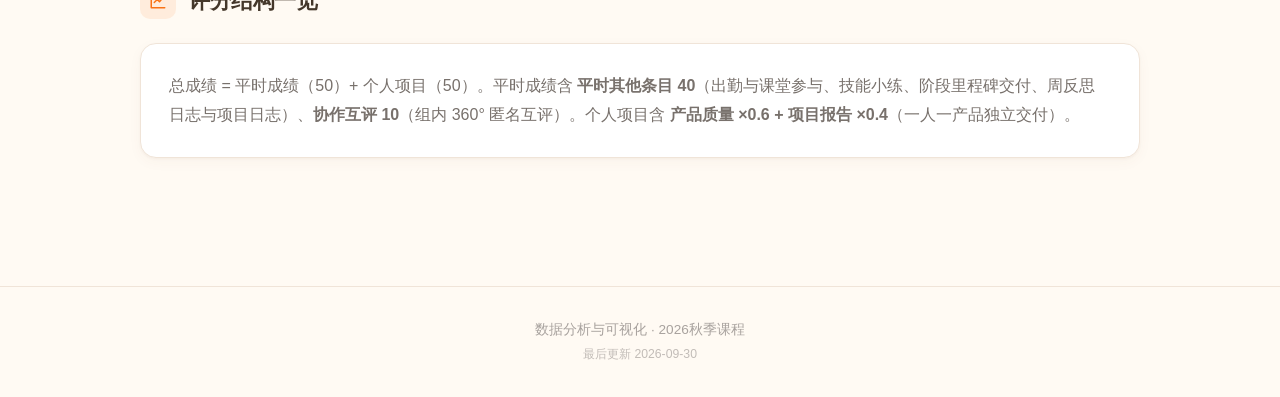
==== commit 39f8f263: "按当前教学步骤修正项目之旅中已过时的周次说明。 Co-authored-by: Cursor <cursoragent@cursor.com>" ====
--- a/intro.html
+++ b/intro.html
@@ -88,7 +88,7 @@
                 <h2 class="section-title">AI 基础工具栈</h2>
             </div>
             <div class="card">
-                <p>AI 工具随项目需求 <strong>渐进式融入</strong>，而非单独设课：Prompt + AI 辅助编程（W1 起步）→ LangChain + LLM API（W8 必做）→ RAG（W9 选做升级）→ 建模增强（W11-W15）→ AI 系统评估（贯穿全阶段）。学生在产品中集成 LLM 能力，而非仅用大模型写代码。</p>
+                <p>AI 工具随项目需求 <strong>渐进式融入</strong>，而非单独设课：Prompt + AI 辅助编程（W1 起步）→ 大模型 API 进产品（W7）→ RAG（W9 选做升级）→ 建模增强（W11-W15）→ AI 系统评估（贯穿全阶段）。学生在产品中集成 LLM 能力，而非仅用大模型写代码。</p>
             </div>
         </div>
 
@@ -131,7 +131,7 @@
 
     <footer>
         数据分析与可视化 · 2026秋季课程
-        <span style="display:block;margin-top:4px;font-size:0.9em;opacity:0.7;">最后更新 2026-09-04</span>
+        <span style="display:block;margin-top:4px;font-size:0.9em;opacity:0.7;">最后更新 2026-09-30</span>
     </footer>
 </body>
 </html>
--- a/style.css
+++ b/style.css
@@ -806,6 +806,100 @@
     font-weight: 500;
 }
 .news-link:hover { text-decoration: underline; }
+
+/* Rules grid */
+.rules-grid {
+    display: grid;
+    grid-template-columns: 1fr 1fr;
+    gap: 24px;
+}
+
+.rules-column {
+    background: var(--bg-card);
+    border: 1px solid var(--border);
+    border-radius: 16px;
+    padding: 28px;
+    box-shadow: var(--shadow);
+}
+
+.rules-column h2 {
+    font-size: 1.15em;
+    font-weight: 700;
+    color: var(--text);
+    margin-bottom: 20px;
+    padding-bottom: 12px;
+    border-bottom: 2px solid var(--border);
+}
+
+.rules-teacher h2 {
+    border-bottom-color: var(--accent);
+}
+
+.rules-student h2 {
+    border-bottom-color: var(--accent-2);
+}
+
+.rules-column ol {
+    list-style: none;
+    counter-reset: rules-counter;
+    padding: 0;
+}
+
+.rules-column ol li {
+    counter-increment: rules-counter;
+    padding: 10px 0 10px 36px;
+    position: relative;
+    font-size: 0.92em;
+    color: var(--text-secondary);
+    line-height: 1.6;
+    border-bottom: 1px solid var(--border);
+}
+
+.rules-column ol li:last-child {
+    border-bottom: none;
+}
+
+.rules-column ol li::before {
+    content: counter(rules-counter);
+    position: absolute;
+    left: 0;
+    top: 10px;
+    width: 26px;
+    height: 26px;
+    background: linear-gradient(135deg, var(--accent), var(--accent-2));
+    border-radius: 8px;
+    display: flex;
+    align-items: center;
+    justify-content: center;
+    font-size: 0.78em;
+    font-weight: 700;
+    color: white;
+}
+
+.rules-column ol li strong {
+    display: block;
+    color: var(--text);
+    font-weight: 600;
+    margin-bottom: 4px;
+}
+
+.rules-column ol li span {
+    display: block;
+    font-size: 0.88em;
+    color: var(--text-secondary);
+    line-height: 1.5;
+}
+
+.rules-column ol li .count {
+    display: inline-block;
+    background: var(--accent-soft);
+    color: var(--accent);
+    font-size: 0.78em;
+    font-weight: 600;
+    padding: 2px 8px;
+    border-radius: 10px;
+    margin-top: 6px;
+}
 
 /* Mobile nav toggle (pure CSS hamburger) */
 .nav-toggle { display: none; }
@@ -850,4 +944,5 @@
     }
     .nav-toggle:checked ~ .nav-links { max-height: 400px; }
     .nav-links a { padding: 12px 16px; font-size: 0.95em; }
-}
+    .rules-grid { grid-template-columns: 1fr; }
+}
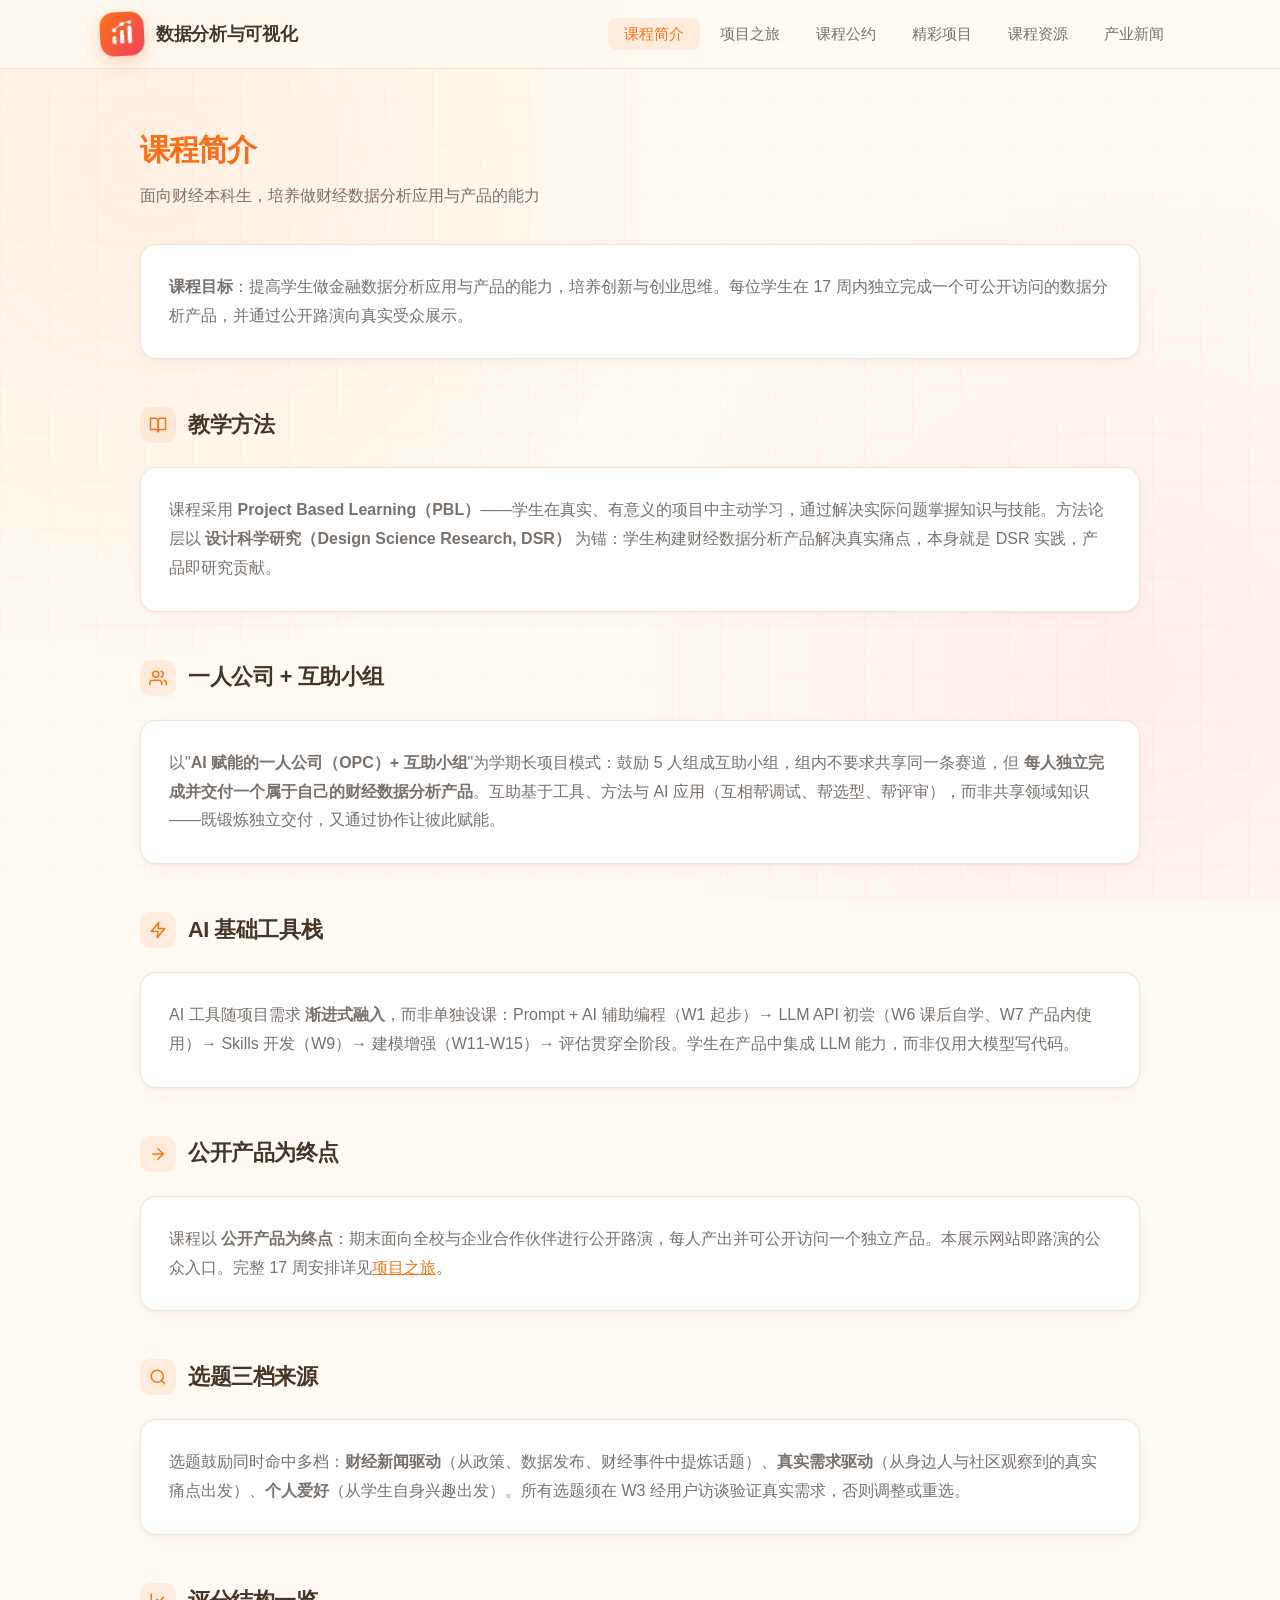
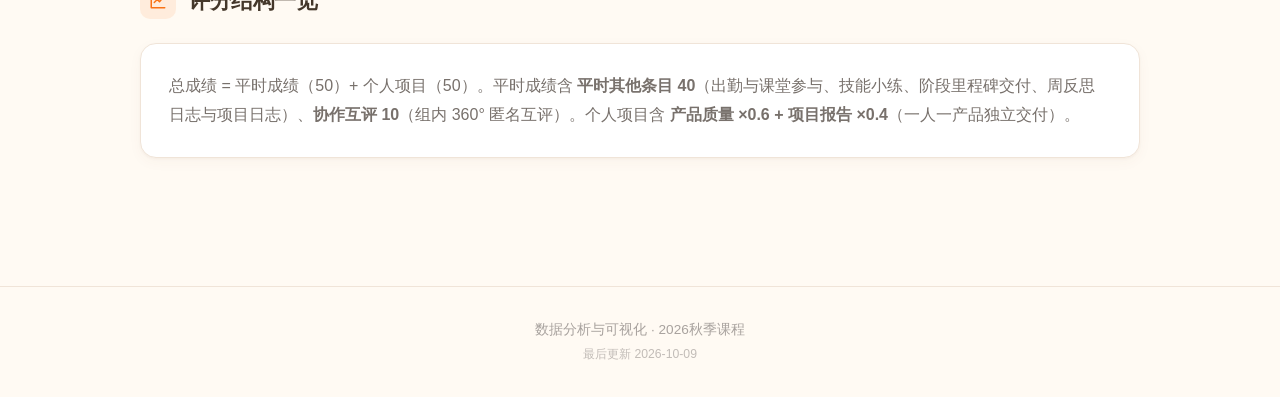
==== commit b2ff56bf: "intro.html AI工具栈：RAG→Skills开发，LLM API补W6自学，评估措辞对齐教学方案" ====
--- a/intro.html
+++ b/intro.html
@@ -88,7 +88,7 @@
                 <h2 class="section-title">AI 基础工具栈</h2>
             </div>
             <div class="card">
-                <p>AI 工具随项目需求 <strong>渐进式融入</strong>，而非单独设课：Prompt + AI 辅助编程（W1 起步）→ 大模型 API 进产品（W7）→ RAG（W9 选做升级）→ 建模增强（W11-W15）→ AI 系统评估（贯穿全阶段）。学生在产品中集成 LLM 能力，而非仅用大模型写代码。</p>
+                <p>AI 工具随项目需求 <strong>渐进式融入</strong>，而非单独设课：Prompt + AI 辅助编程（W1 起步）→ LLM API 初尝（W6 课后自学、W7 产品内使用）→ Skills 开发（W9）→ 建模增强（W11-W15）→ 评估贯穿全阶段。学生在产品中集成 LLM 能力，而非仅用大模型写代码。</p>
             </div>
         </div>
 
@@ -131,7 +131,7 @@
 
     <footer>
         数据分析与可视化 · 2026秋季课程
-        <span style="display:block;margin-top:4px;font-size:0.9em;opacity:0.7;">最后更新 2026-09-30</span>
+        <span style="display:block;margin-top:4px;font-size:0.9em;opacity:0.7;">最后更新 2026-10-09</span>
     </footer>
 </body>
 </html>
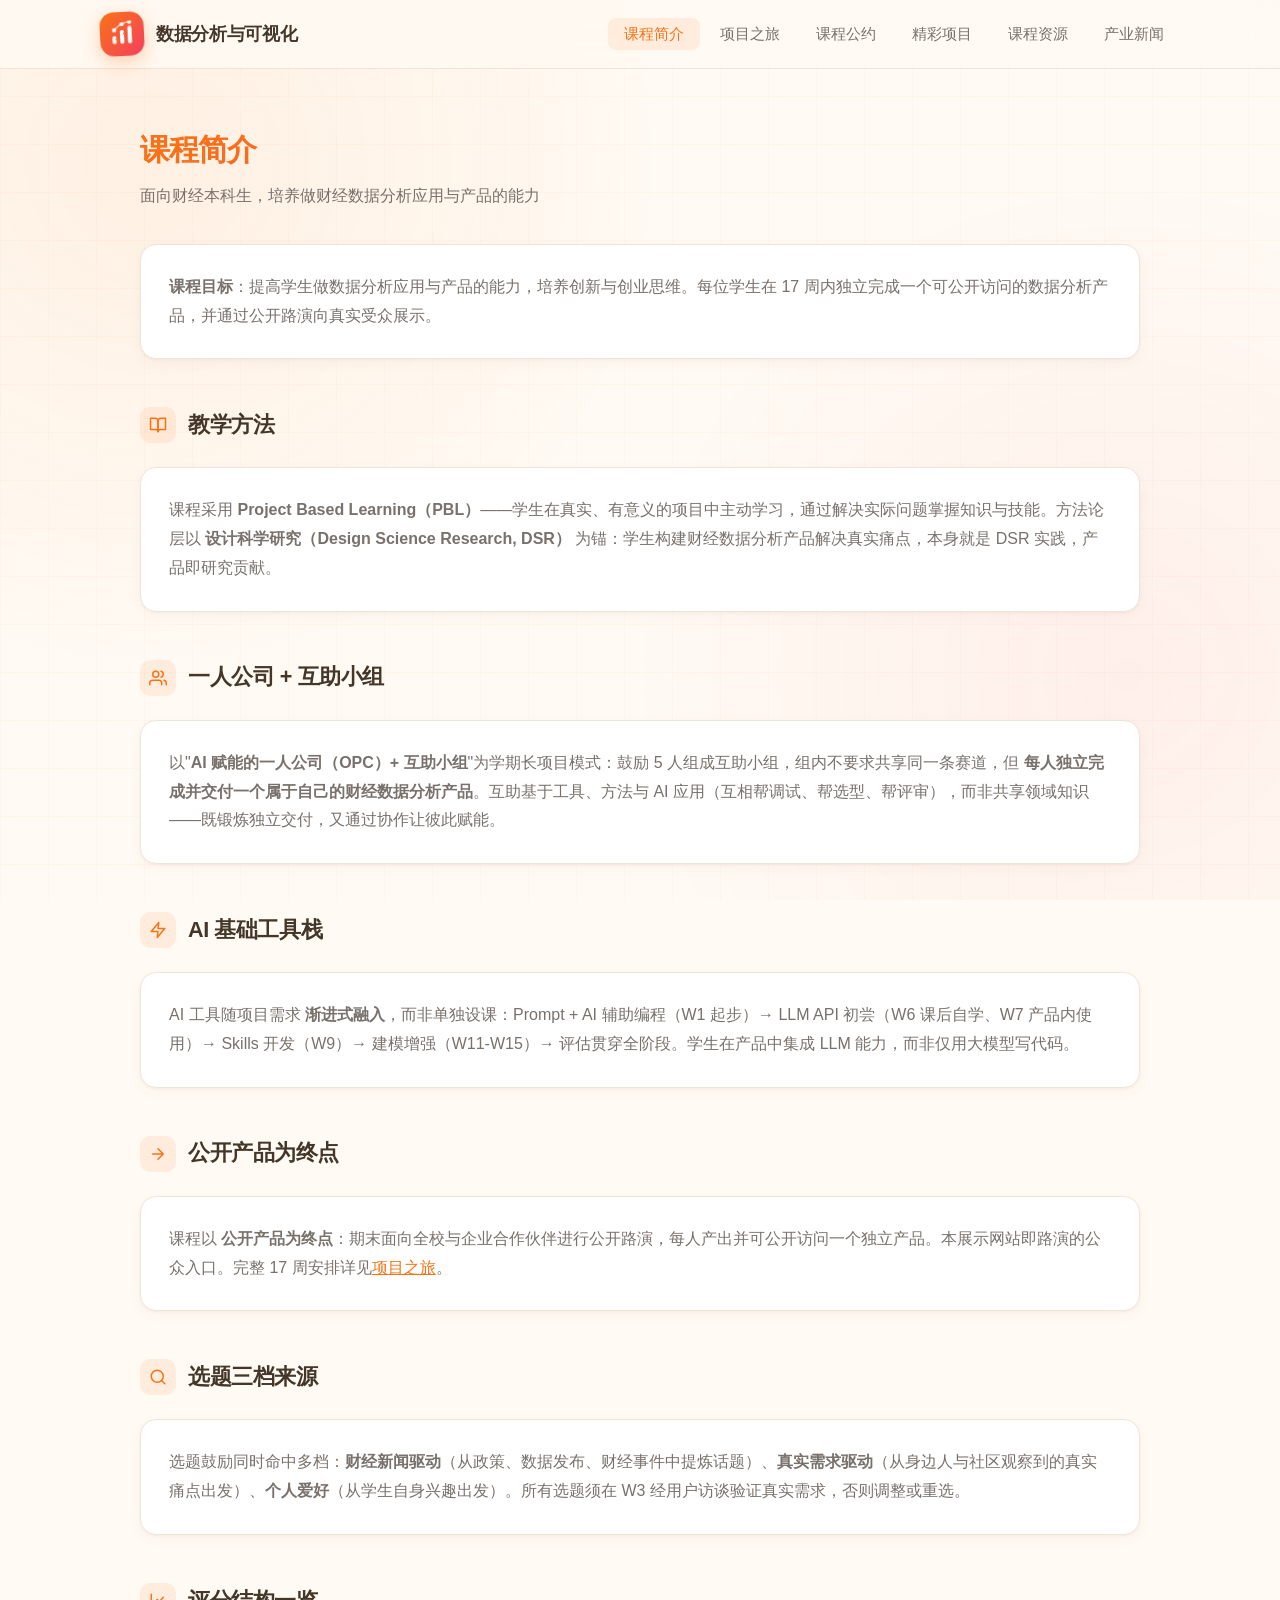
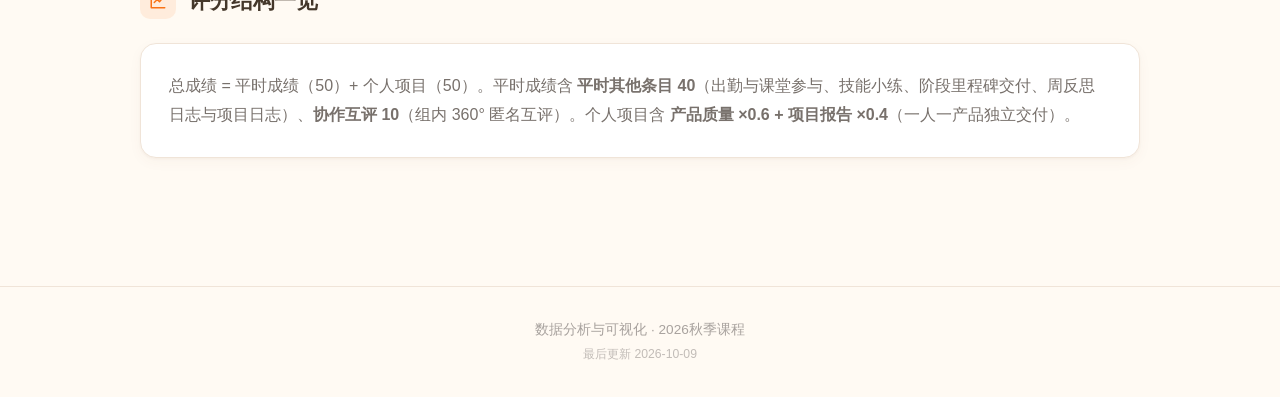
==== commit 345fe9d9: "intro.html 课程目标去掉金融二字 + AI工具栈更新" ====
--- a/intro.html
+++ b/intro.html
@@ -52,7 +52,7 @@
 
         <div class="section">
             <div class="card" style="margin-bottom:20px;">
-                <p><strong>课程目标</strong>：提高学生做金融数据分析应用与产品的能力，培养创新与创业思维。每位学生在 17 周内独立完成一个可公开访问的数据分析产品，并通过公开路演向真实受众展示。</p>
+                <p><strong>课程目标</strong>：提高学生做数据分析应用与产品的能力，培养创新与创业思维。每位学生在 17 周内独立完成一个可公开访问的数据分析产品，并通过公开路演向真实受众展示。</p>
             </div>
         </div>
 
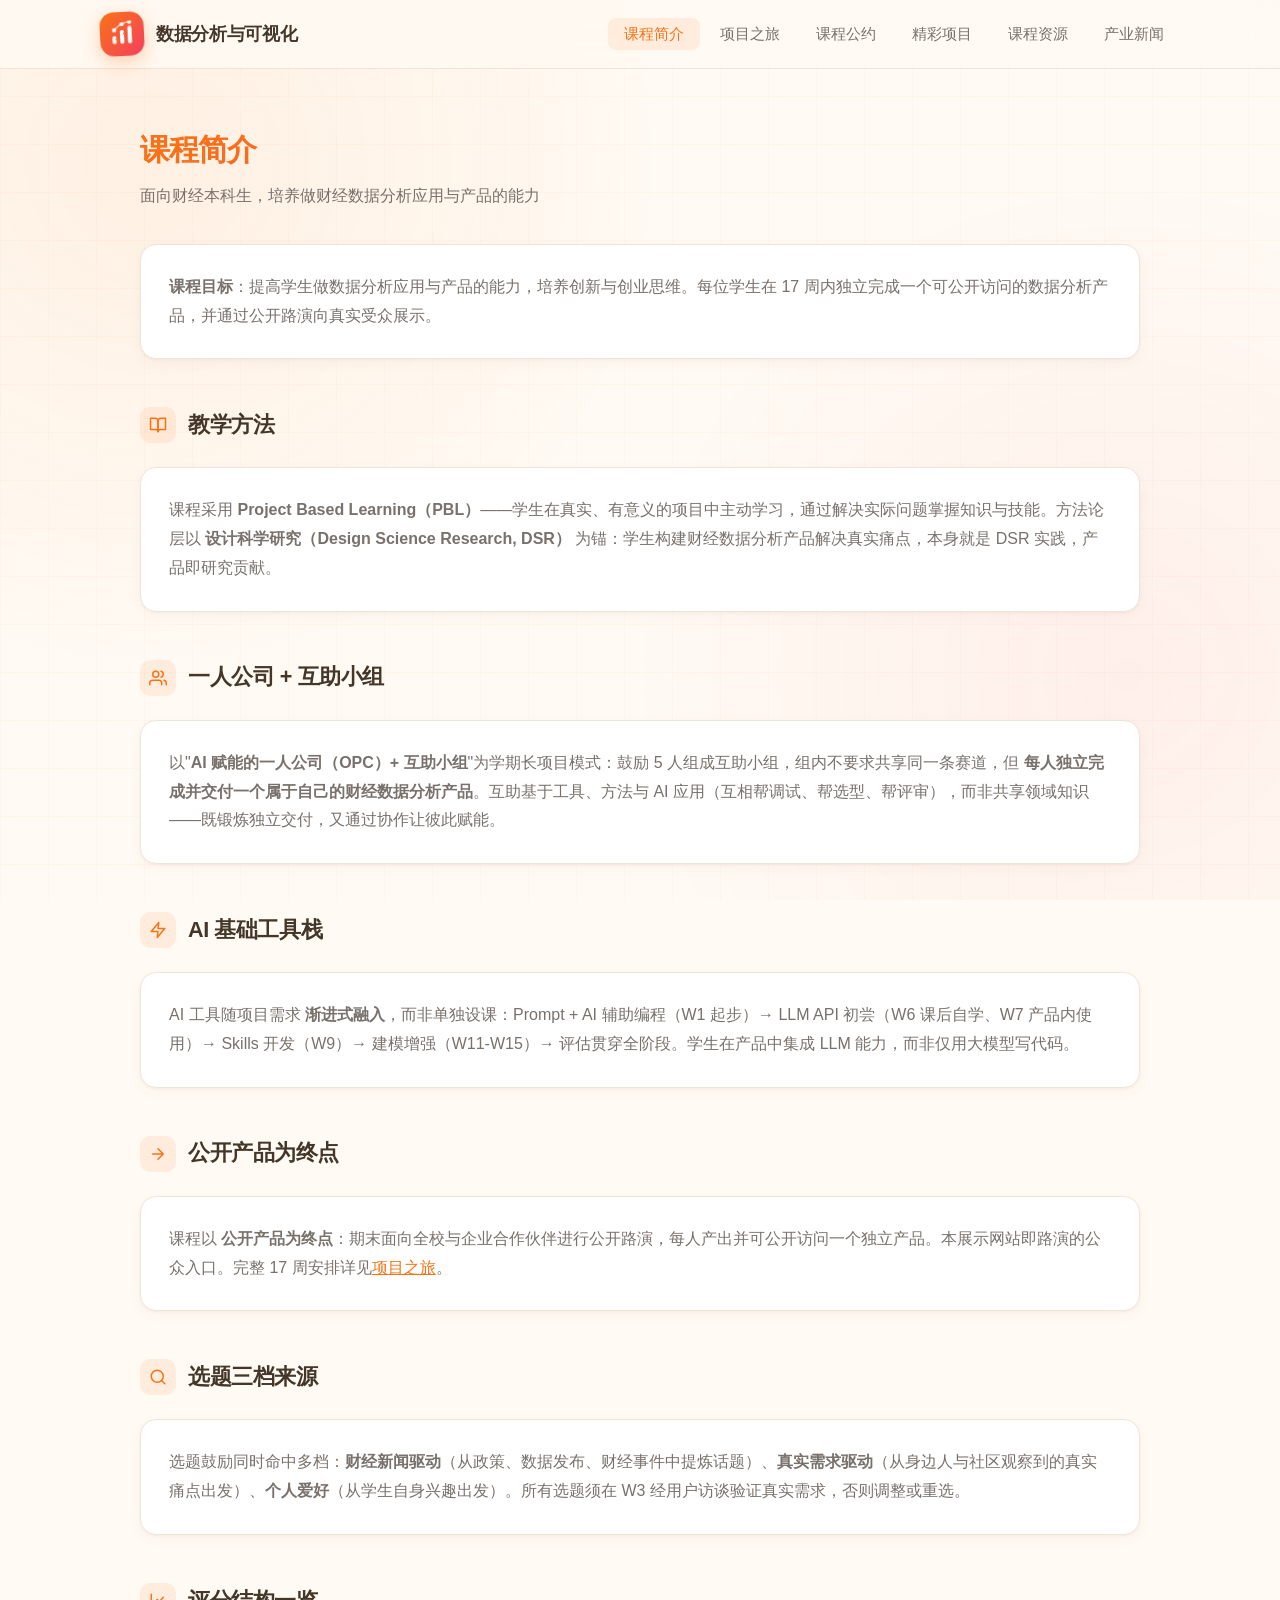
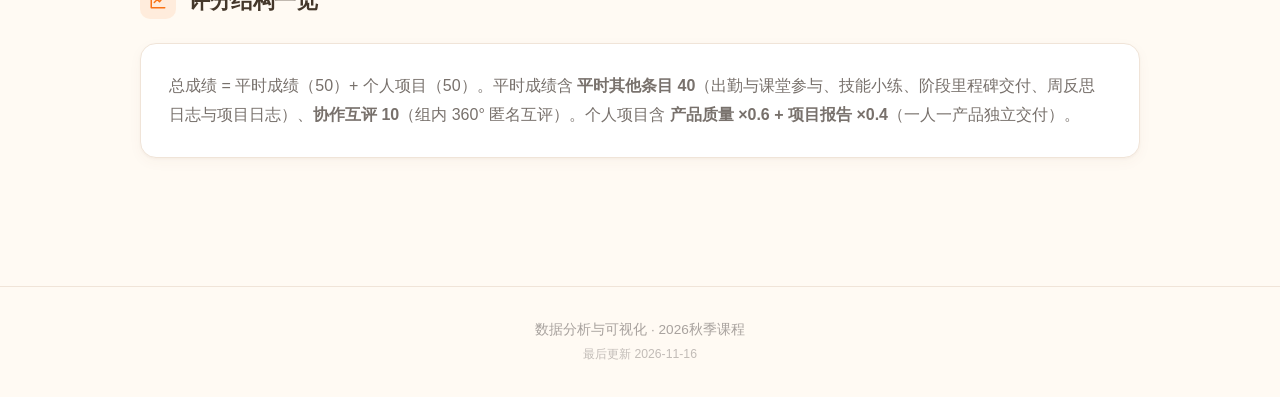
==== commit 18856d92: "projects.html 新增学生项目：杨佳慧、丁瑞祺、刘宏莉、李梓冉、赵恩可；各页页脚更新日期" ====
--- a/intro.html
+++ b/intro.html
@@ -131,7 +131,7 @@
 
     <footer>
         数据分析与可视化 · 2026秋季课程
-        <span style="display:block;margin-top:4px;font-size:0.9em;opacity:0.7;">最后更新 2026-10-09</span>
+        <span style="display:block;margin-top:4px;font-size:0.9em;opacity:0.7;">最后更新 2026-11-16</span>
     </footer>
 </body>
 </html>
--- a/style.css
+++ b/style.css
@@ -664,6 +664,44 @@
 }
 
 /* Project cards */
+.project-grid {
+    display: grid;
+    grid-template-columns: repeat(auto-fill, minmax(220px, 1fr));
+    gap: 12px;
+}
+.project-grid .project-card {
+    margin-bottom: 0;
+    padding: 16px 18px;
+    border-radius: 12px;
+}
+.project-grid .project-card-head {
+    margin-bottom: 4px;
+}
+.project-grid .project-card-title {
+    font-size: 0.98em;
+    line-height: 1.5;
+}
+.project-grid .badge {
+    padding: 3px 10px;
+    font-size: 0.7em;
+}
+.project-grid .project-card-author {
+    margin-bottom: 10px;
+    font-size: 0.84em;
+}
+.project-grid .project-links {
+    gap: 8px;
+}
+.project-grid .project-links a {
+    padding: 4px 12px;
+    font-size: 0.8em;
+}
+.project-more {
+    margin-top: 20px;
+    color: var(--text-muted);
+    font-size: 0.9em;
+    text-align: center;
+}
 .project-card {
     background: var(--bg-card);
     border: 1px solid var(--border);
